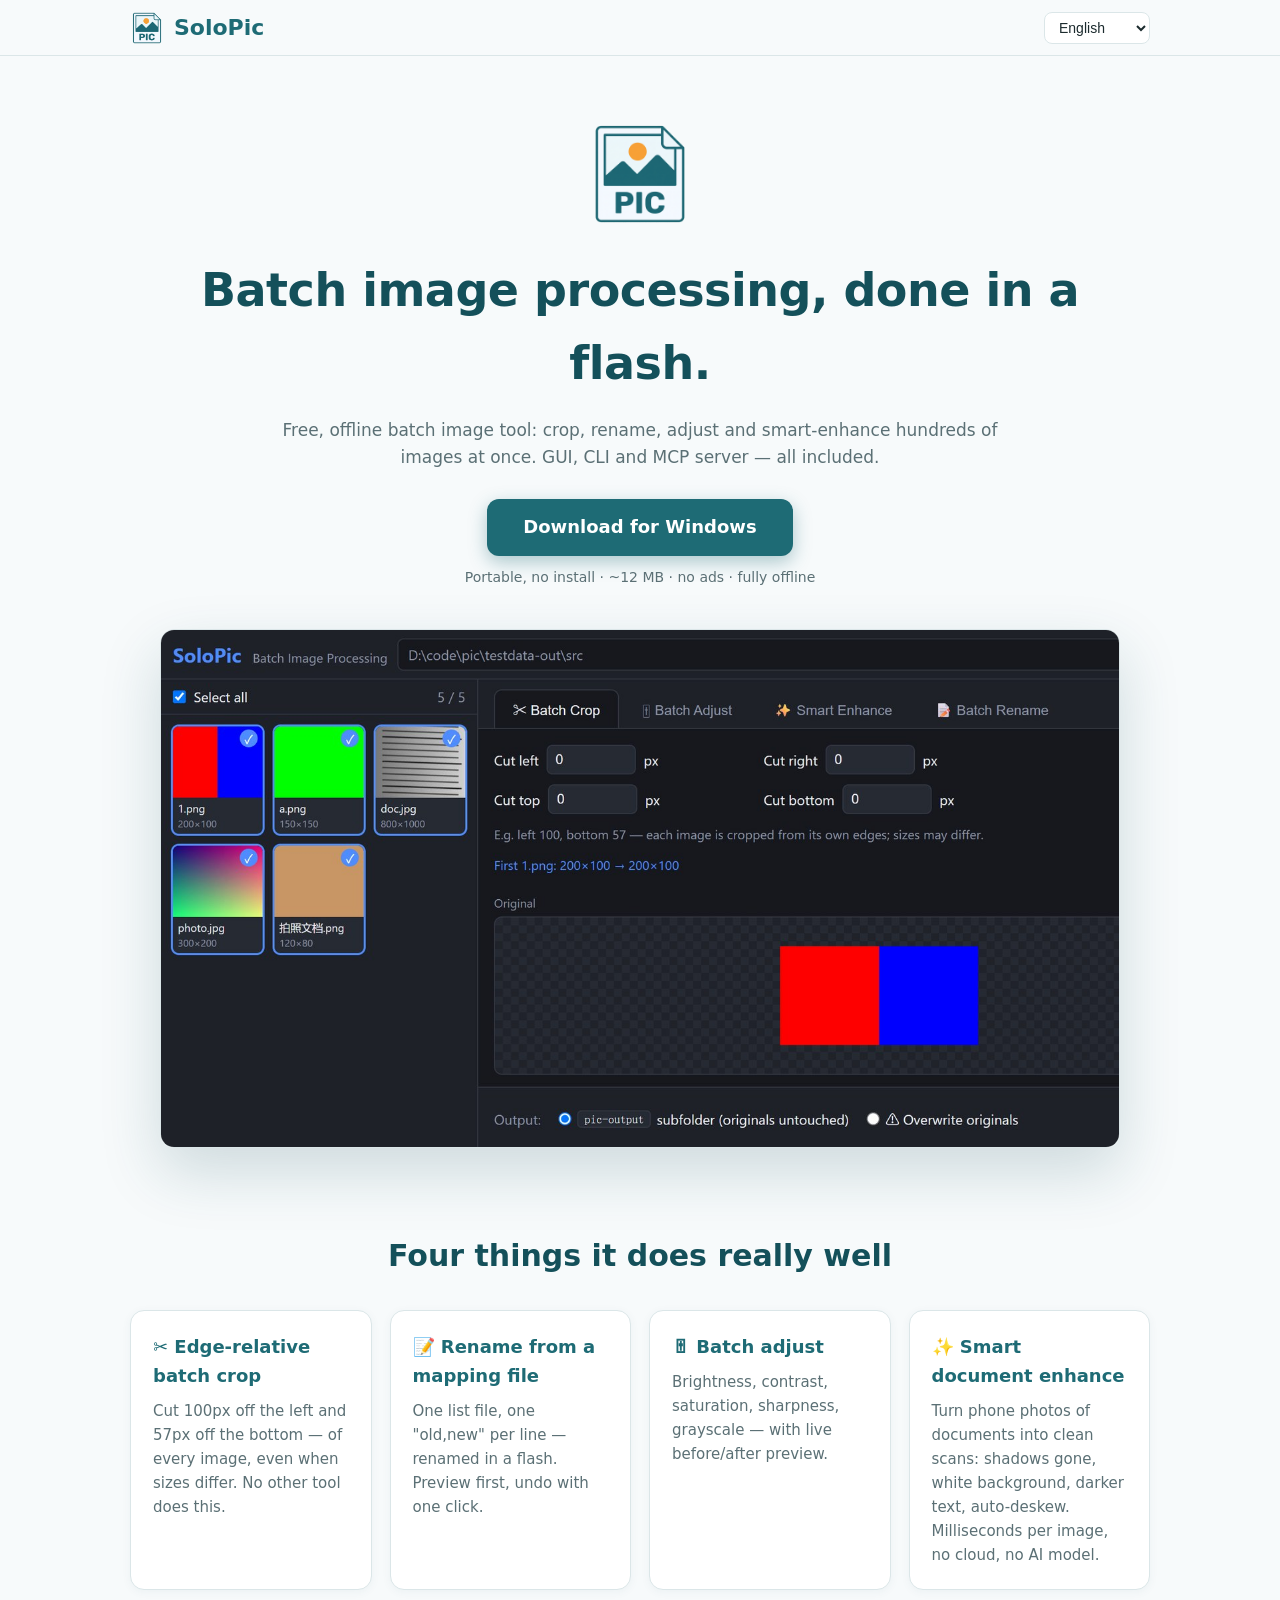
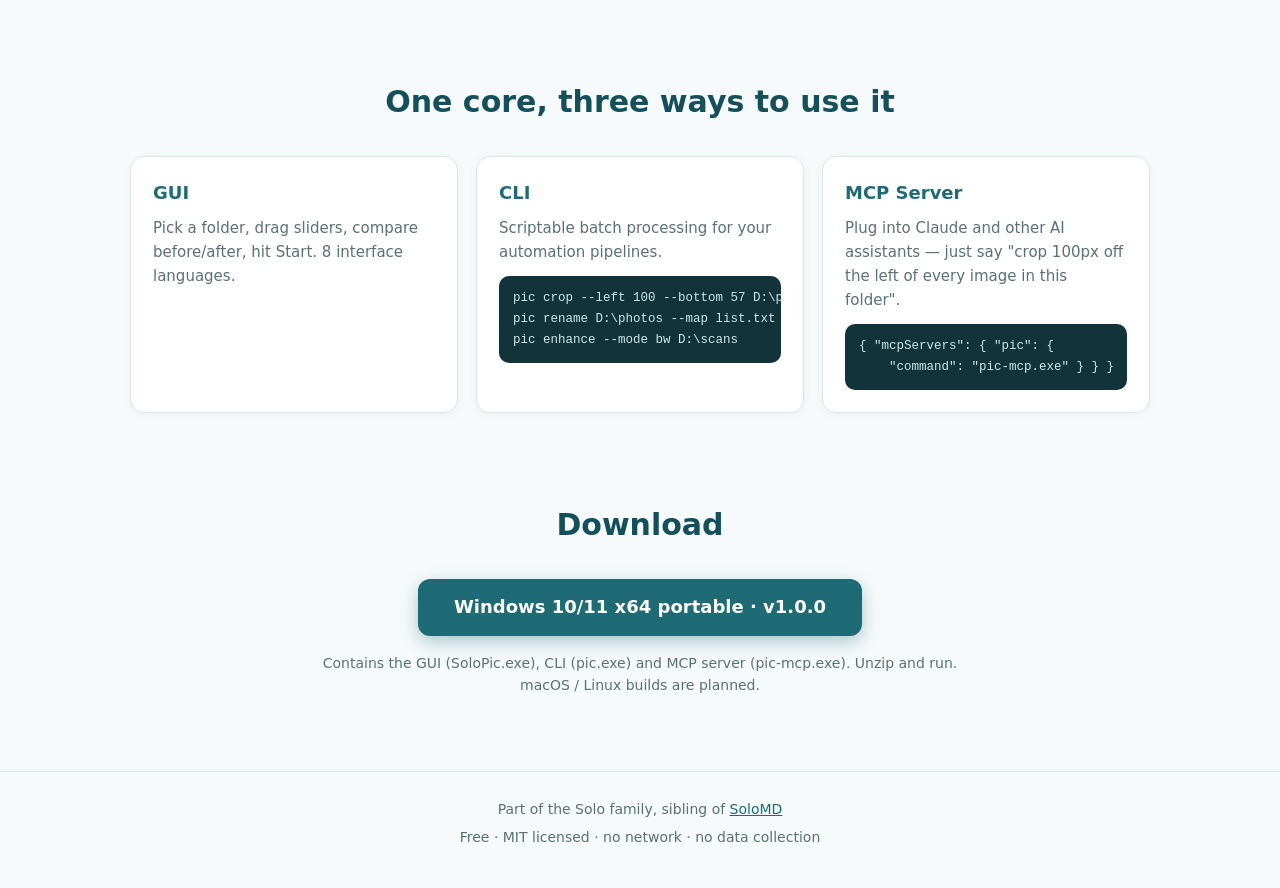
==== site/index.html @ 37ae6539 "SoloPic v1.0.0 — free batch image processing (Rust one-core-multi-shell) Edge-relative batch crop, m" ====
<!DOCTYPE html>
<html lang="en">
<head>
  <meta charset="UTF-8" />
  <meta name="viewport" content="width=device-width, initial-scale=1.0" />
  <title>SoloPic — Batch image processing, done in a flash</title>
  <meta name="description" content="Free, offline batch image tool: edge crop, mapping rename, adjust and smart document enhance. GUI + CLI + MCP server. Windows portable download." />
  <link rel="icon" href="favicon.ico" />
  <meta property="og:title" content="SoloPic — Batch image processing, done in a flash" />
  <meta property="og:description" content="Free, offline batch image tool: edge crop, mapping rename, adjust and smart document enhance. GUI + CLI + MCP server." />
  <meta property="og:image" content="https://solopic.doaipm.com/assets/og.jpg" />
  <meta property="og:url" content="https://solopic.doaipm.com/" />
  <meta property="og:type" content="website" />
  <link rel="stylesheet" href="style.css" />
</head>
<body>
  <header class="nav">
    <div class="nav-inner">
      <div class="brand"><img src="assets/logo.png" alt="SoloPic logo" />SoloPic</div>
      <select id="lang-sel" aria-label="Language">
        <option value="en">English</option>
        <option value="zh">中文</option>
        <option value="ja">日本語</option>
        <option value="ko">한국어</option>
        <option value="fr">Français</option>
        <option value="de">Deutsch</option>
        <option value="es">Español</option>
        <option value="pt">Português</option>
      </select>
    </div>
  </header>

  <main>
    <section class="hero">
      <img class="hero-logo" src="assets/logo.png" alt="" />
      <h1 data-i18n="tagline"></h1>
      <p class="sub" data-i18n="sub"></p>
      <div class="cta">
        <a class="btn-download" href="download/SoloPic-1.0.0-windows-x64-portable.zip" data-i18n="download"></a>
        <div class="dl-note" data-i18n="downloadNote"></div>
      </div>
      <div class="shot-wrap"><img src="assets/screenshot-en.jpg" alt="SoloPic screenshot" /></div>
    </section>

    <section class="features">
      <h2 data-i18n="featuresTitle"></h2>
      <div class="grid">
        <div class="card"><h3 data-i18n="f1t"></h3><p data-i18n="f1d"></p></div>
        <div class="card"><h3 data-i18n="f2t"></h3><p data-i18n="f2d"></p></div>
        <div class="card"><h3 data-i18n="f3t"></h3><p data-i18n="f3d"></p></div>
        <div class="card"><h3 data-i18n="f4t"></h3><p data-i18n="f4d"></p></div>
      </div>
    </section>

    <section class="shells">
      <h2 data-i18n="shellsTitle"></h2>
      <div class="grid3">
        <div class="card">
          <h3 data-i18n="shellGuiT"></h3>
          <p data-i18n="shellGuiD"></p>
        </div>
        <div class="card">
          <h3 data-i18n="shellCliT"></h3>
          <p data-i18n="shellCliD"></p>
          <pre>pic crop --left 100 --bottom 57 D:\photos
pic rename D:\photos --map list.txt -x
pic enhance --mode bw D:\scans</pre>
        </div>
        <div class="card">
          <h3 data-i18n="shellMcpT"></h3>
          <p data-i18n="shellMcpD"></p>
          <pre>{ "mcpServers": { "pic": {
    "command": "pic-mcp.exe" } } }</pre>
        </div>
      </div>
    </section>

    <section class="download" id="download">
      <h2 data-i18n="dlTitle"></h2>
      <a class="btn-download" href="download/SoloPic-1.0.0-windows-x64-portable.zip"><span data-i18n="dlWin"></span> · v1.0.0</a>
      <p class="dim" data-i18n="dlContains"></p>
      <p class="dim" data-i18n="dlOther"></p>
    </section>
  </main>

  <footer>
    <div><span data-i18n="footFamily"></span> <a href="https://doaipm.com" target="_blank" rel="noopener">SoloMD</a></div>
    <div class="dim" data-i18n="footFree"></div>
  </footer>

  <script src="i18n.js"></script>
  <script src="site.js"></script>
</body>
</html>
---- site/style.css ----
* { box-sizing: border-box; margin: 0; padding: 0; }
:root {
  --teal: #1e6b75;
  --teal-dark: #14505a;
  --orange: #f5a623;
  --paper: #f7fafb;
  --card: #ffffff;
  --text: #1c2b2e;
  --dim: #5b7075;
  --border: #dbe6e8;
}
html { scroll-behavior: smooth; }
body {
  background: var(--paper); color: var(--text);
  font-family: "Segoe UI", "Microsoft YaHei", "Hiragino Sans", system-ui, sans-serif;
  line-height: 1.6;
}
a { color: var(--teal); }

.nav { position: sticky; top: 0; background: rgba(247, 250, 251, 0.92); backdrop-filter: blur(8px); border-bottom: 1px solid var(--border); z-index: 10; }
.nav-inner { max-width: 1060px; margin: 0 auto; display: flex; align-items: center; justify-content: space-between; padding: 10px 20px; }
.brand { display: flex; align-items: center; gap: 10px; font-size: 22px; font-weight: 800; color: var(--teal); }
.brand img { width: 34px; height: 34px; }
#lang-sel { padding: 6px 10px; border: 1px solid var(--border); border-radius: 8px; background: var(--card); color: var(--text); font-size: 14px; cursor: pointer; }

main { max-width: 1060px; margin: 0 auto; padding: 0 20px; }

.hero { text-align: center; padding: 64px 0 40px; }
.hero-logo { width: 108px; height: 108px; margin-bottom: 18px; }
.hero h1 { font-size: clamp(28px, 5vw, 46px); font-weight: 800; color: var(--teal-dark); letter-spacing: -0.5px; }
.hero .sub { max-width: 720px; margin: 16px auto 28px; color: var(--dim); font-size: 17px; }
.cta { margin-bottom: 40px; }
.btn-download {
  display: inline-block; background: var(--teal); color: #fff; text-decoration: none;
  font-size: 18px; font-weight: 700; padding: 14px 36px; border-radius: 12px;
  box-shadow: 0 6px 18px rgba(30, 107, 117, 0.35); transition: transform 0.12s, background 0.12s;
}
.btn-download:hover { background: var(--teal-dark); transform: translateY(-2px); }
.dl-note { margin-top: 10px; color: var(--dim); font-size: 14px; }
.shot-wrap { max-width: 960px; margin: 0 auto; border-radius: 14px; overflow: hidden; border: 1px solid var(--border); box-shadow: 0 24px 60px rgba(20, 80, 90, 0.18); }
.shot-wrap img { width: 100%; display: block; }

section { padding: 44px 0; }
h2 { font-size: 30px; color: var(--teal-dark); text-align: center; margin-bottom: 30px; font-weight: 800; }

.grid { display: grid; grid-template-columns: repeat(auto-fit, minmax(240px, 1fr)); gap: 18px; }
.grid3 { display: grid; grid-template-columns: repeat(auto-fit, minmax(260px, 1fr)); gap: 18px; }
.card {
  background: var(--card); border: 1px solid var(--border); border-radius: 14px; padding: 22px;
  box-shadow: 0 2px 10px rgba(20, 80, 90, 0.05);
}
.card h3 { color: var(--teal); font-size: 18px; margin-bottom: 8px; }
.card p { color: var(--dim); font-size: 15px; }
.card pre {
  margin-top: 12px; background: #12333a; color: #cfe8ec; border-radius: 10px; padding: 12px 14px;
  font-size: 12.5px; line-height: 1.7; overflow-x: auto; font-family: Consolas, "SF Mono", monospace;
}

.download { text-align: center; }
.download .btn-download { margin-bottom: 16px; }
.dim { color: var(--dim); font-size: 14px; }

footer { border-top: 1px solid var(--border); margin-top: 30px; padding: 26px 20px 40px; text-align: center; color: var(--dim); font-size: 14px; display: flex; flex-direction: column; gap: 6px; }
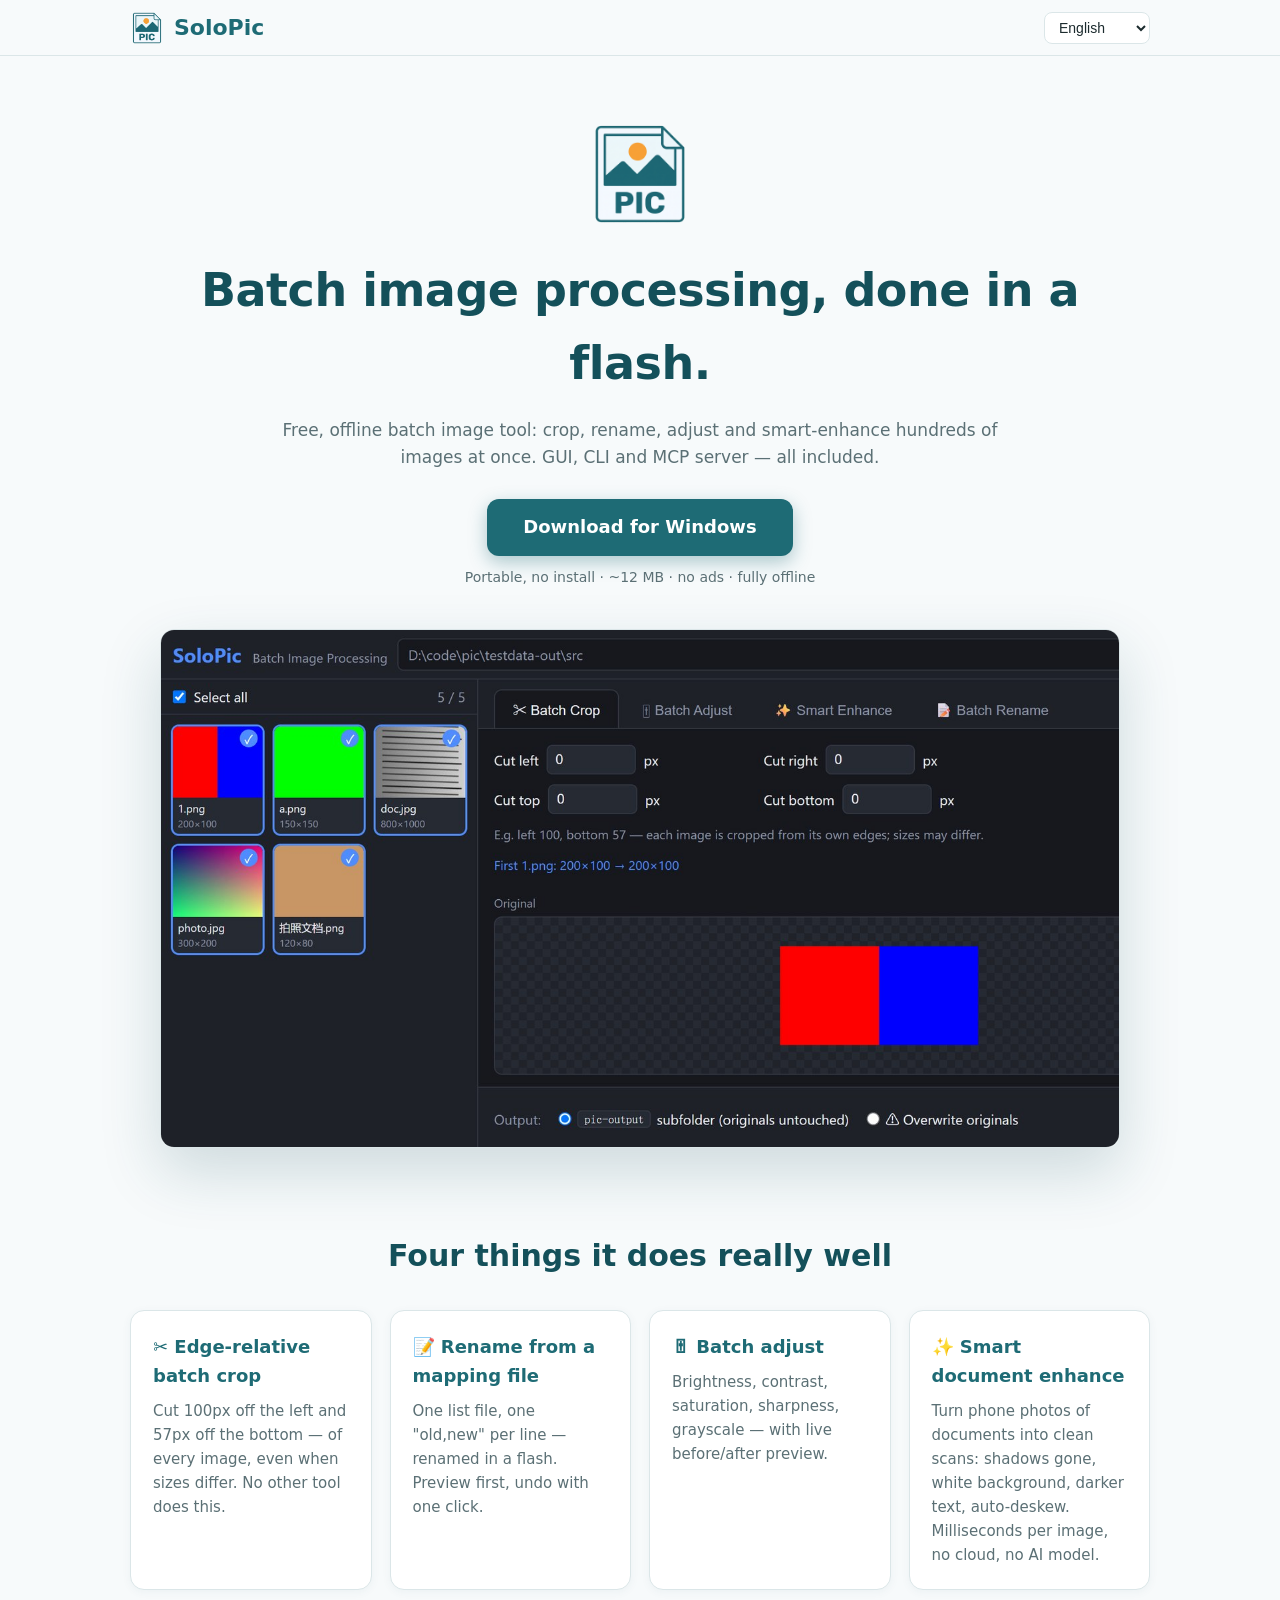
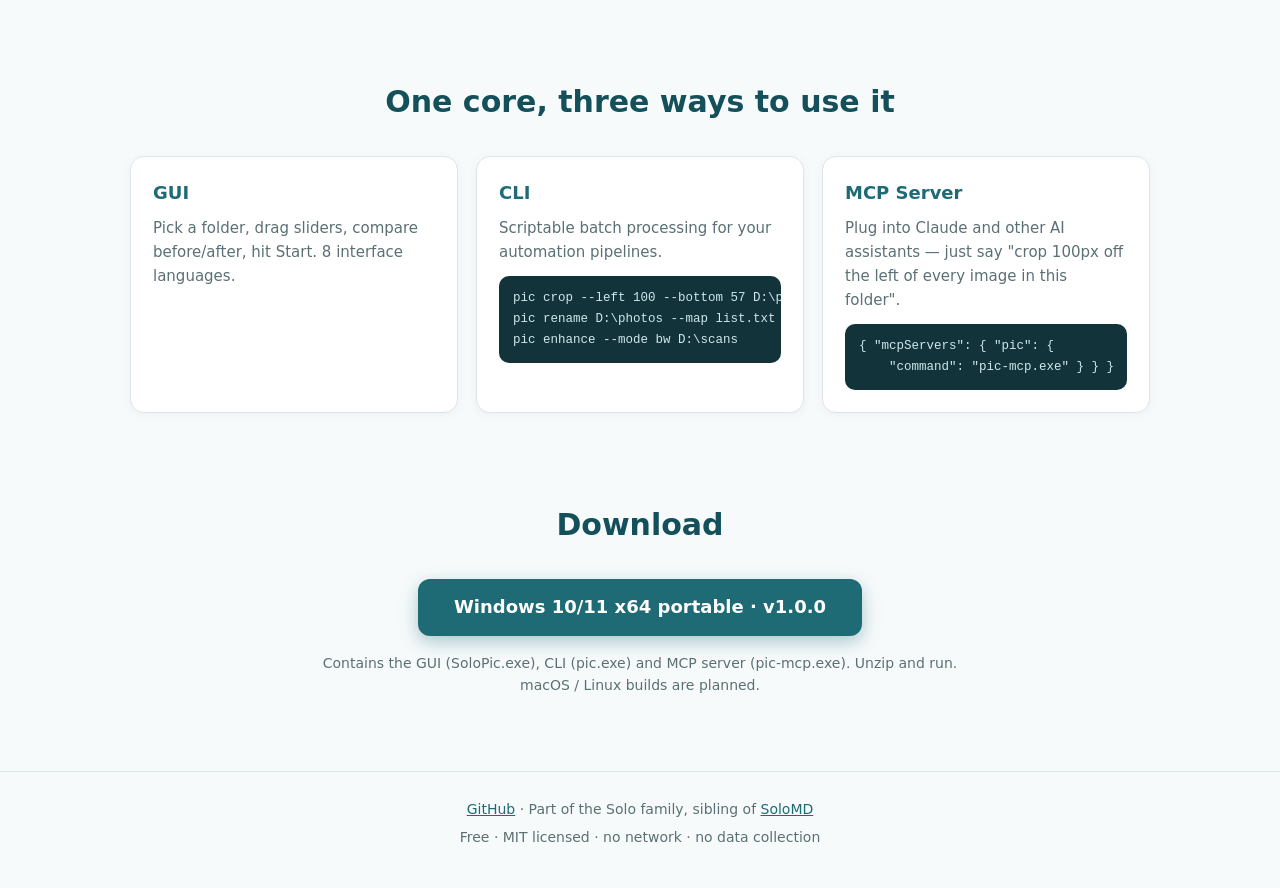
==== commit f2e0d699: "官网页脚加 GitHub 链接；仓库地址与 LICENSE 收尾 Co-Authored-By: Claude Fable 5 <noreply@anthropic.com>" ====
--- a/site/index.html
+++ b/site/index.html
@@ -84,7 +84,7 @@
   </main>
 
   <footer>
-    <div><span data-i18n="footFamily"></span> <a href="https://doaipm.com" target="_blank" rel="noopener">SoloMD</a></div>
+    <div><a href="https://github.com/zhitongblog/solopic" target="_blank" rel="noopener">GitHub</a> · <span data-i18n="footFamily"></span> <a href="https://doaipm.com" target="_blank" rel="noopener">SoloMD</a></div>
     <div class="dim" data-i18n="footFree"></div>
   </footer>
 
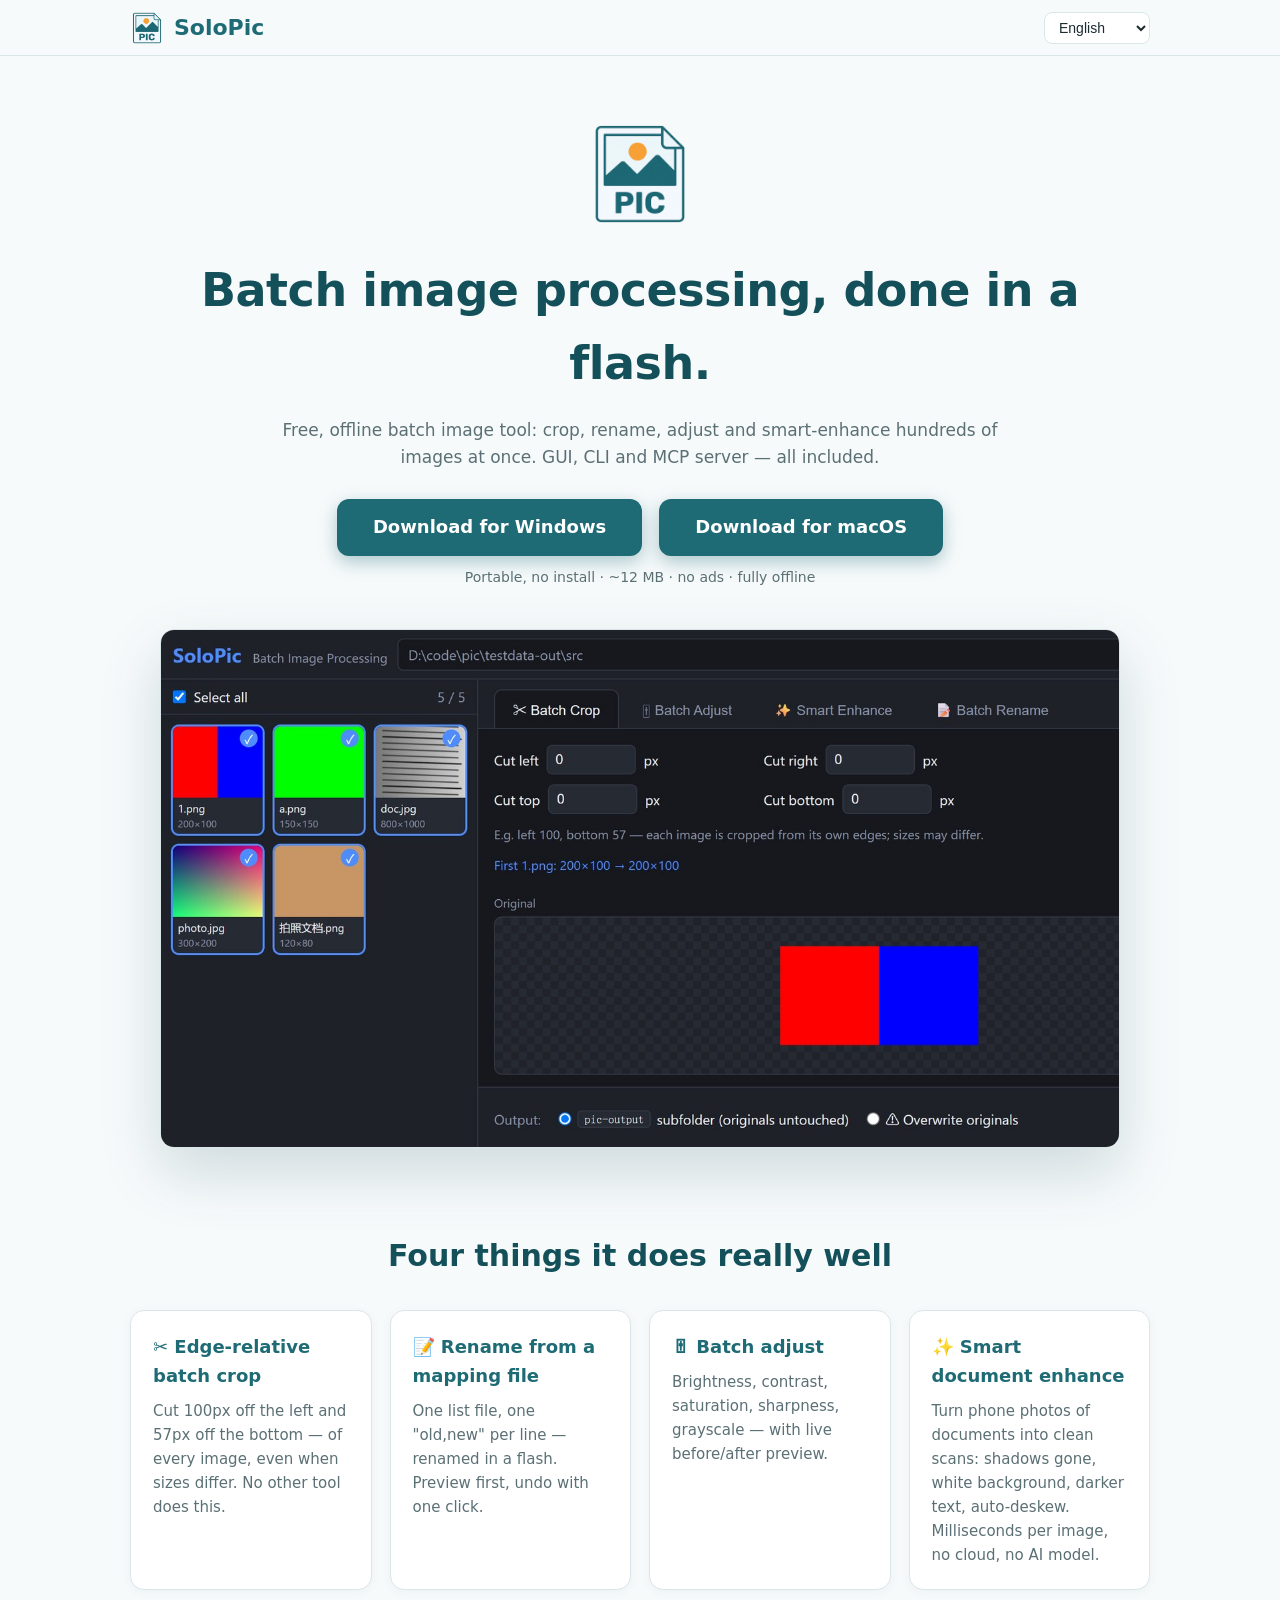
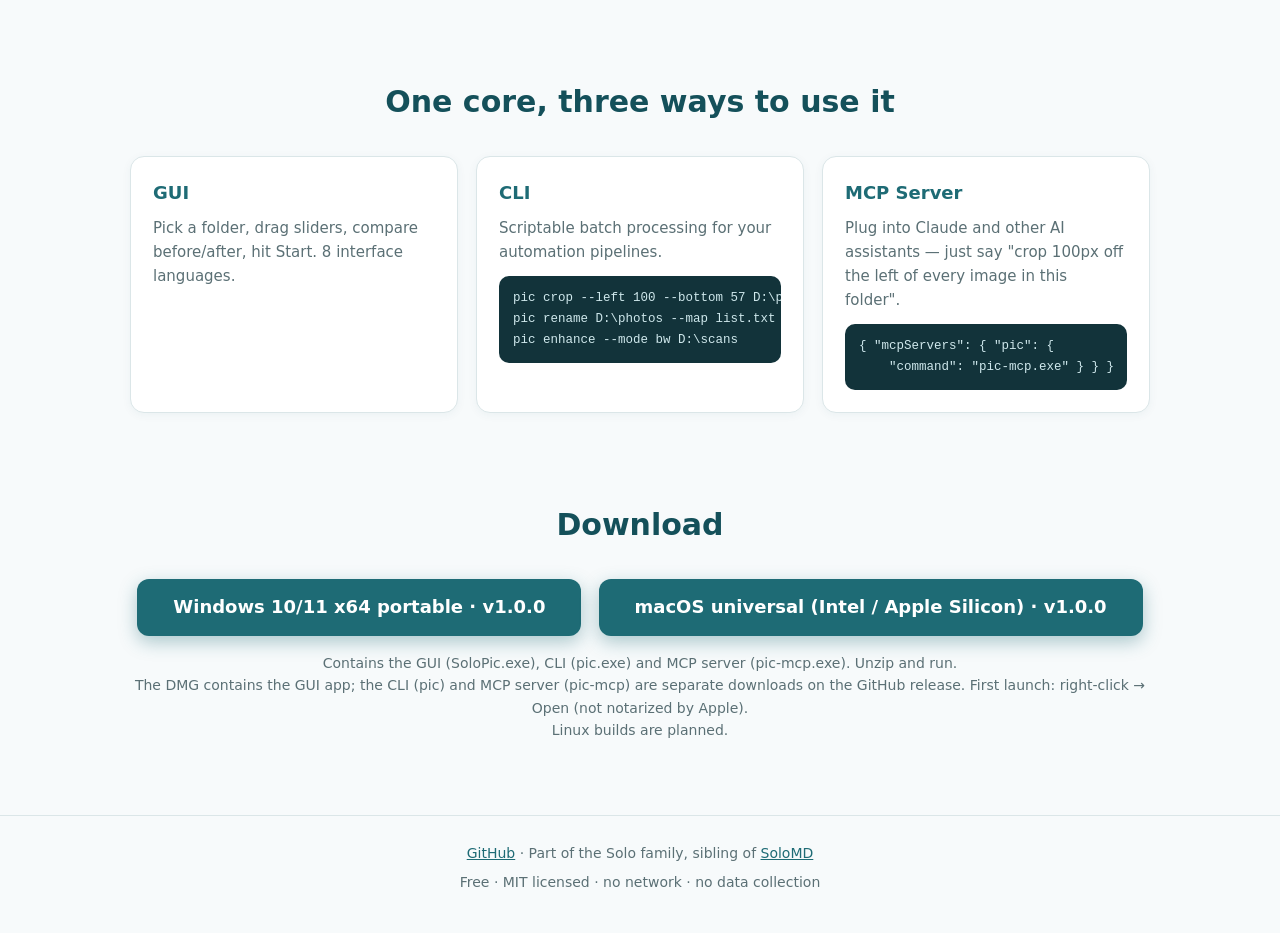
==== commit 2672934f: "macOS 支持：SoloPic 品牌统一、universal 打包、官网双平台下载 - tauri.conf.json：PicFlow 残留改为 SoloPic（产品名/标识符/窗口标题），补 ic" ====
--- a/site/index.html
+++ b/site/index.html
@@ -4,7 +4,7 @@
   <meta charset="UTF-8" />
   <meta name="viewport" content="width=device-width, initial-scale=1.0" />
   <title>SoloPic — Batch image processing, done in a flash</title>
-  <meta name="description" content="Free, offline batch image tool: edge crop, mapping rename, adjust and smart document enhance. GUI + CLI + MCP server. Windows portable download." />
+  <meta name="description" content="Free, offline batch image tool: edge crop, mapping rename, adjust and smart document enhance. GUI + CLI + MCP server. Windows portable & macOS universal download." />
   <link rel="icon" href="favicon.ico" />
   <meta property="og:title" content="SoloPic — Batch image processing, done in a flash" />
   <meta property="og:description" content="Free, offline batch image tool: edge crop, mapping rename, adjust and smart document enhance. GUI + CLI + MCP server." />
@@ -37,6 +37,7 @@
       <p class="sub" data-i18n="sub"></p>
       <div class="cta">
         <a class="btn-download" href="download/SoloPic-1.0.0-windows-x64-portable.zip" data-i18n="download"></a>
+        <a class="btn-download" href="https://github.com/zhitongblog/solopic/releases/download/v1.0.0/SoloPic-1.0.0-macos-universal.dmg" data-i18n="downloadMac"></a>
         <div class="dl-note" data-i18n="downloadNote"></div>
       </div>
       <div class="shot-wrap"><img src="assets/screenshot-en.jpg" alt="SoloPic screenshot" /></div>
@@ -78,7 +79,9 @@
     <section class="download" id="download">
       <h2 data-i18n="dlTitle"></h2>
       <a class="btn-download" href="download/SoloPic-1.0.0-windows-x64-portable.zip"><span data-i18n="dlWin"></span> · v1.0.0</a>
+      <a class="btn-download" href="https://github.com/zhitongblog/solopic/releases/download/v1.0.0/SoloPic-1.0.0-macos-universal.dmg"><span data-i18n="dlMac"></span> · v1.0.0</a>
       <p class="dim" data-i18n="dlContains"></p>
+      <p class="dim" data-i18n="dlMacNote"></p>
       <p class="dim" data-i18n="dlOther"></p>
     </section>
   </main>
--- a/site/style.css
+++ b/site/style.css
@@ -36,6 +36,8 @@
   box-shadow: 0 6px 18px rgba(30, 107, 117, 0.35); transition: transform 0.12s, background 0.12s;
 }
 .btn-download:hover { background: var(--teal-dark); transform: translateY(-2px); }
+.cta .btn-download + .btn-download, .download .btn-download + .btn-download { margin-left: 12px; }
+@media (max-width: 560px) { .cta .btn-download + .btn-download, .download .btn-download + .btn-download { margin-left: 0; margin-top: 10px; } }
 .dl-note { margin-top: 10px; color: var(--dim); font-size: 14px; }
 .shot-wrap { max-width: 960px; margin: 0 auto; border-radius: 14px; overflow: hidden; border: 1px solid var(--border); box-shadow: 0 24px 60px rgba(20, 80, 90, 0.18); }
 .shot-wrap img { width: 100%; display: block; }
